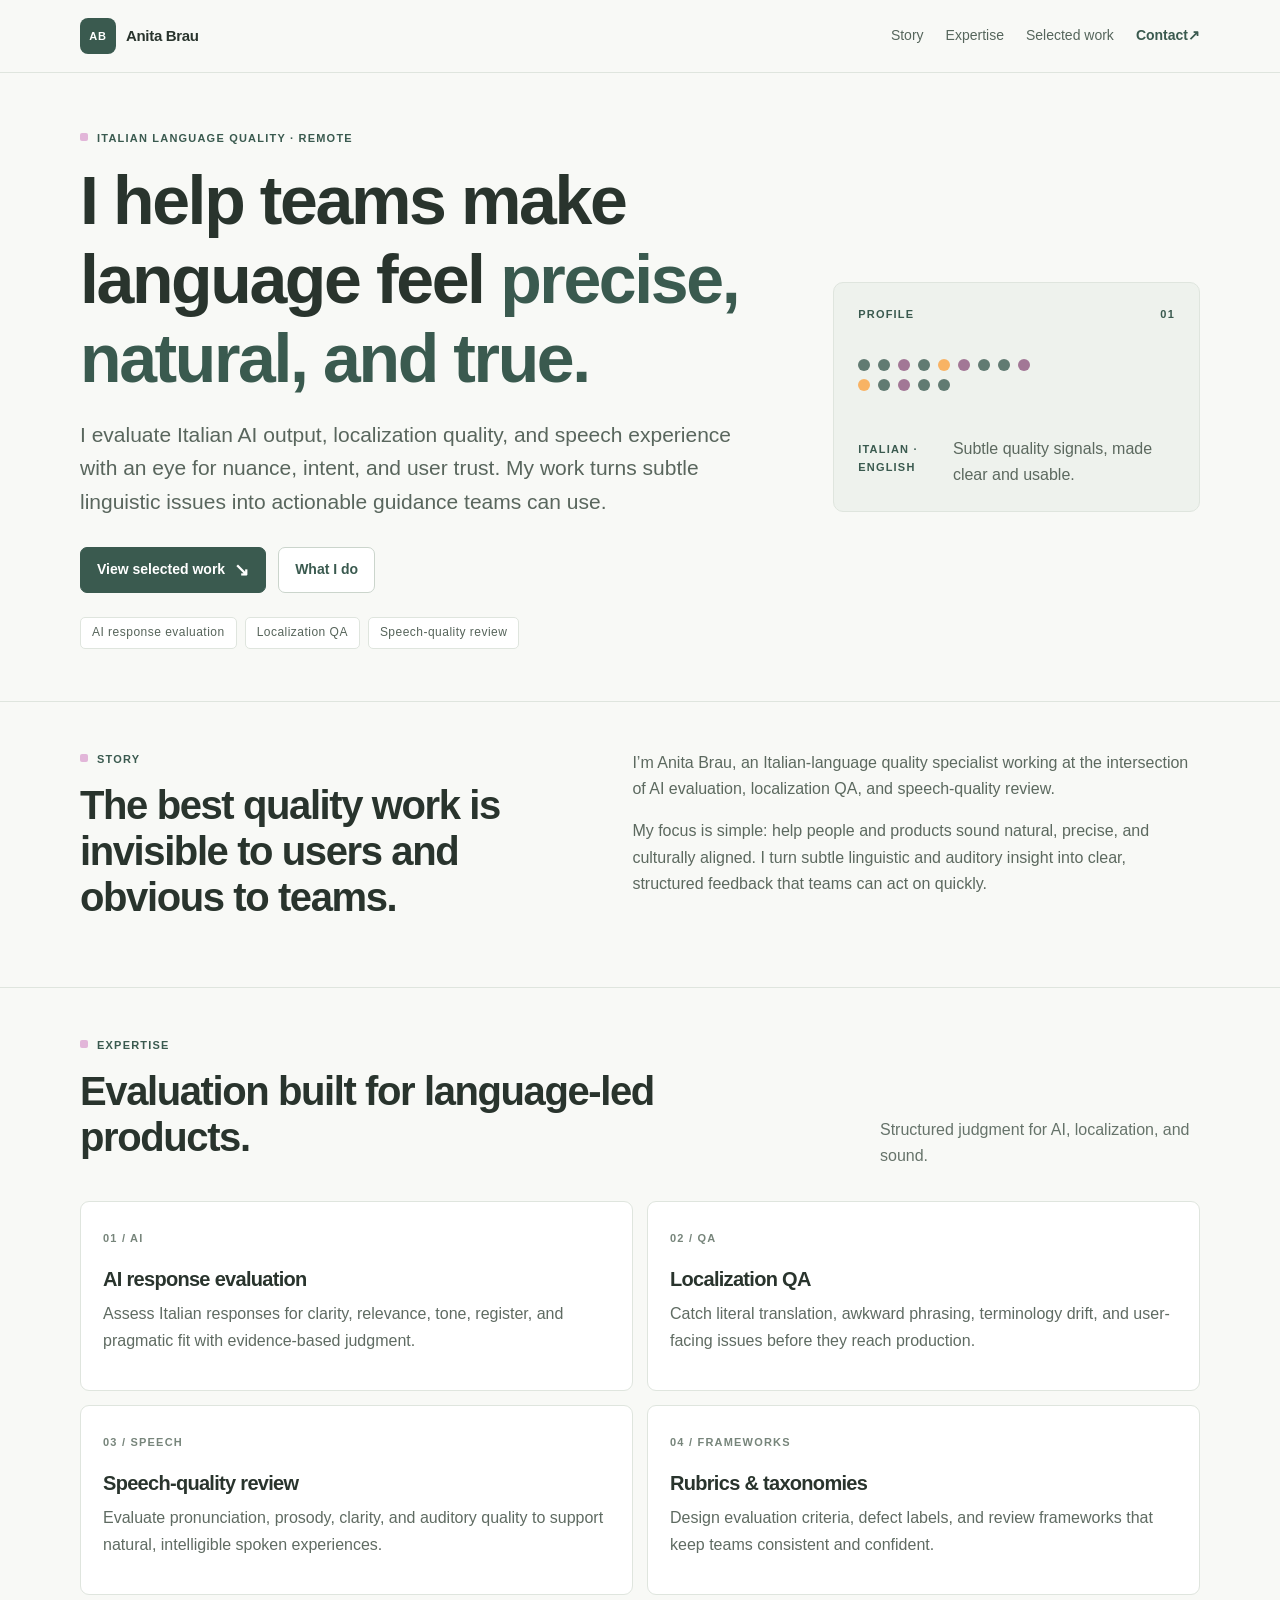
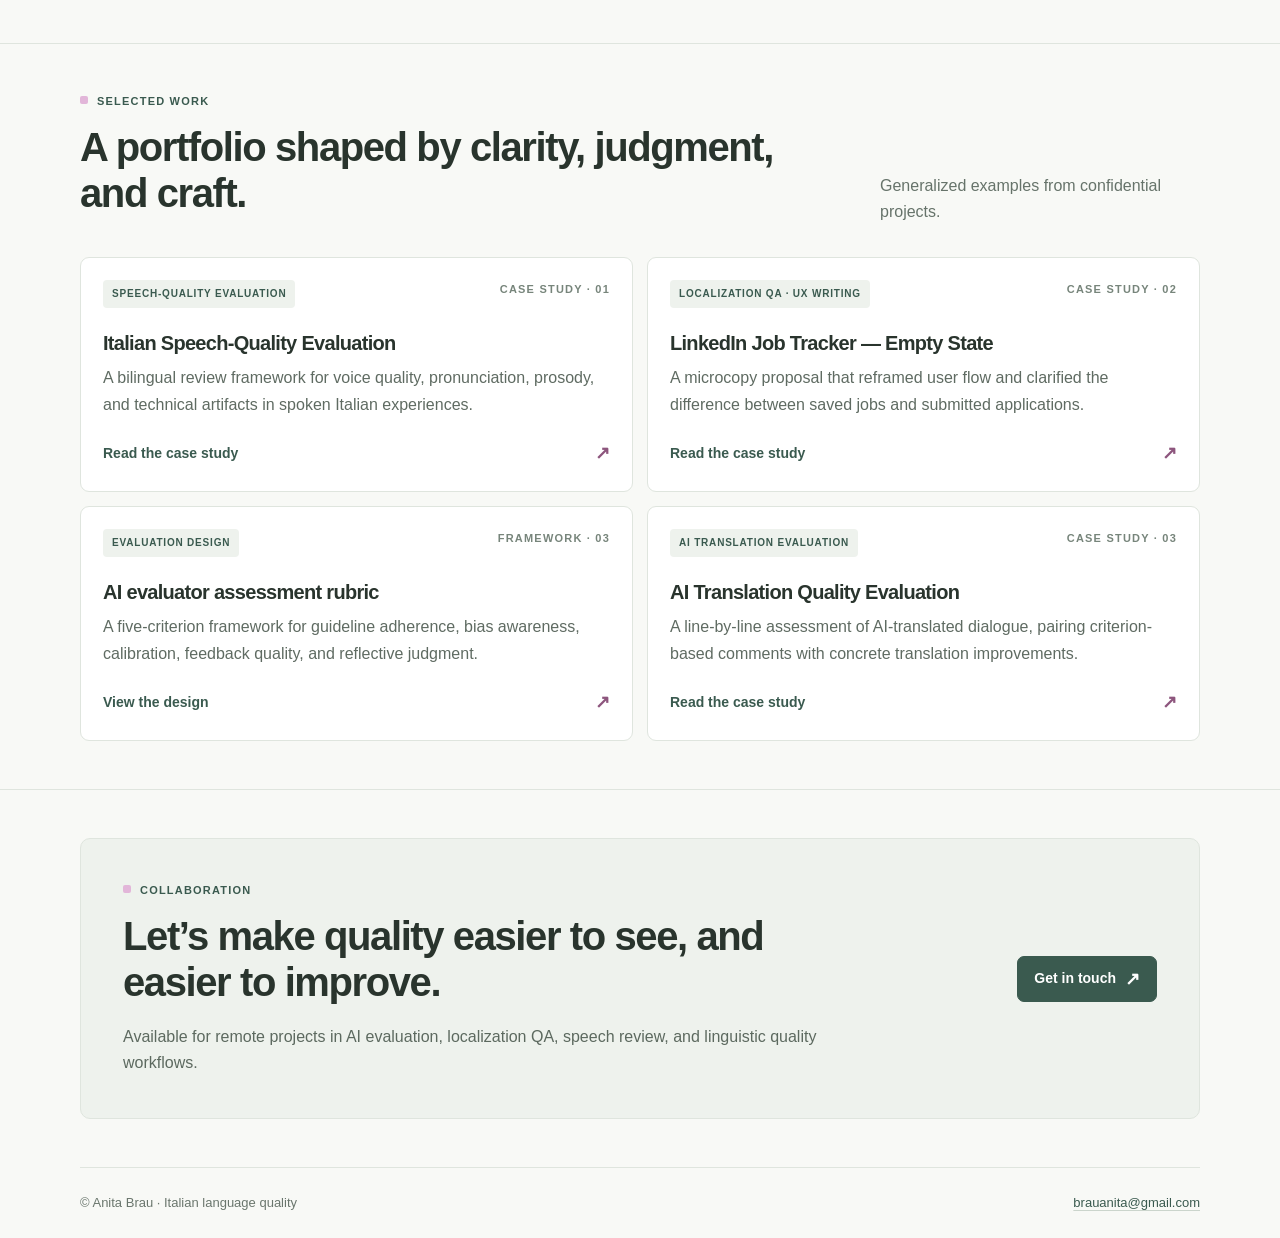
==== index.html @ 58e56e46 "Refactor index.html structure and content" ====
<!DOCTYPE html>
<html lang="en">
  <head>
    <meta charset="UTF-8" />
    <meta name="viewport" content="width=device-width, initial-scale=1" />
    <link rel="stylesheet" href="site.css" />
    <meta property="og:title" content="Portfolio" />
    <meta property="og:description" content="Personal Portfolio" />
    <meta property="og:image" content="https://brauanita-gif.github.io/portfolio/linkedin-thumbnail.jpg" />
    <meta property="og:url" content="https://brauanita-gif.github.io/portfolio/" />
    <meta property="og:image:width" content="1200" />
    <meta property="og:image:height" content="627" />
    <meta property="og:type" content="website" />
  </head>
  <body>
<a class="skip-link" href="#main">Skip to content</a>
<header class="topbar">
<div class="wrap topbar-inner">
<a aria-label="Anita Brau home" class="brand" href="#top">
<span aria-hidden="true" class="brand-mark">AB</span>
<span class="brand-name">Anita Brau</span>
</a>
<nav aria-label="Main navigation" class="nav">
<a href="#story">Story</a>
<a href="#expertise">Expertise</a>
<a href="#work">Selected work</a>
<a class="nav-cta" href="#contact">Contact <span aria-hidden="true">↗</span></a>
</nav>
</div>
</header>
<main id="main">
<section aria-labelledby="hero-title" class="hero wrap" id="top">
<div class="hero-grid">
<div class="hero-copy-block">
<p class="eyebrow">Italian language quality · Remote</p>
<h1 id="hero-title">I help teams make<br/>language feel <span class="serif">precise, natural, and true.</span></h1>
<p class="hero-copy">I evaluate Italian AI output, localization quality, and speech experience with an eye for nuance, intent, and user trust. My work turns subtle linguistic issues into actionable guidance teams can use.</p>
<div class="actions">
<a class="button button-primary" href="#work">View selected work <span aria-hidden="true" class="button-arrow">↘</span></a>
<a class="button" href="#expertise">What I do</a>
</div>
<ul aria-label="Key service areas" class="hero-meta">
<li>AI response evaluation</li>
<li>Localization QA</li>
<li>Speech-quality review</li>
</ul>
</div>
<aside aria-label="Professional profile overview" class="hero-panel">
<div class="panel-top">
<span class="panel-kicker">Profile</span>
<span class="panel-index">01</span>
</div>
<div aria-hidden="true" class="signal">
<span></span><span></span><span></span><span></span><span></span><span></span><span></span>
<span></span><span></span><span></span><span></span><span></span><span></span><span></span>
</div>
<div class="panel-bottom">
<span class="panel-label">Italian · English</span>
<p>Subtle quality signals, made clear and usable.</p>
</div>
</aside>
</div>
</section>
<section aria-labelledby="story-title" class="section story" id="story">
<div class="wrap story-grid">
<div>
<p class="section-label">Story</p>
<h2 id="story-title">The best quality work is invisible to users and obvious to teams.</h2>
</div>
<div class="story-copy">
<p>I’m Anita Brau, an Italian-language quality specialist working at the intersection of AI evaluation, localization QA, and speech-quality review.</p>
<p>My focus is simple: help people and products sound natural, precise, and culturally aligned. I turn subtle linguistic and auditory insight into clear, structured feedback that teams can act on quickly.</p>
</div>
</div>
</section>
<section aria-labelledby="expertise-title" class="section" id="expertise">
<div class="wrap">
<div class="section-heading">
<div>
<p class="section-label">Expertise</p>
<h2 id="expertise-title">Evaluation built for language-led products.</h2>
</div>
<p>Structured judgment for AI, localization, and sound.</p>
</div>
<div class="service-grid">
<article class="service-card"><span class="service-number">01 / AI</span><h3>AI response evaluation</h3><p>Assess Italian responses for clarity, relevance, tone, register, and pragmatic fit with evidence-based judgment.</p></article>
<article class="service-card"><span class="service-number">02 / QA</span><h3>Localization QA</h3><p>Catch literal translation, awkward phrasing, terminology drift, and user-facing issues before they reach production.</p></article>
<article class="service-card"><span class="service-number">03 / SPEECH</span><h3>Speech-quality review</h3><p>Evaluate pronunciation, prosody, clarity, and auditory quality to support natural, intelligible spoken experiences.</p></article>
<article class="service-card"><span class="service-number">04 / FRAMEWORKS</span><h3>Rubrics &amp; taxonomies</h3><p>Design evaluation criteria, defect labels, and review frameworks that keep teams consistent and confident.</p></article>
</div>
</div>
</section>
<section aria-labelledby="work-title" class="section" id="work">
<div class="wrap">
<div class="section-heading">
<div>
<p class="section-label">Selected work</p>
<h2 id="work-title">A portfolio shaped by clarity, judgment, and craft.</h2>
</div>
<p>Generalized examples from confidential projects.</p>
</div>
<div class="work-grid">
<a class="work-card" href="speech-quality-evaluation.html"><div class="work-meta"><span class="tag">Speech-quality evaluation</span><span class="work-id">CASE STUDY · 01</span></div><h3>Italian Speech-Quality Evaluation</h3><p>A bilingual review framework for voice quality, pronunciation, prosody, and technical artifacts in spoken Italian experiences.</p><span class="work-link">Read the case study <span aria-hidden="true">↗</span></span></a>
<a class="work-card" href="linkedin-job-tracker-empty-state.html"><div class="work-meta"><span class="tag">Localization QA · UX writing</span><span class="work-id">CASE STUDY · 02</span></div><h3>LinkedIn Job Tracker — Empty State</h3><p>A microcopy proposal that reframed user flow and clarified the difference between saved jobs and submitted applications.</p><span class="work-link">Read the case study <span aria-hidden="true">↗</span></span></a>
<a class="work-card" href="evaluation-design.html"><div class="work-meta"><span class="tag">Evaluation design</span><span class="work-id">FRAMEWORK · 03</span></div><h3>AI evaluator assessment rubric</h3><p>A five-criterion framework for guideline adherence, bias awareness, calibration, feedback quality, and reflective judgment.</p><span class="work-link">View the design <span aria-hidden="true">↗</span></span></a>
<a class="work-card" href="ai-translation-evaluation-web.html"><div class="work-meta"><span class="tag">AI translation evaluation</span><span class="work-id">CASE STUDY · 03</span></div><h3>AI Translation Quality Evaluation</h3><p>A line-by-line assessment of AI-translated dialogue, pairing criterion-based comments with concrete translation improvements.</p><span class="work-link">Read the case study <span aria-hidden="true">↗</span></span></a>
</div>
</div>
</section>
<section aria-labelledby="contact-title" class="section">
<div class="wrap">
<div class="contact">
<div class="contact-grid">
<div>
<p class="section-label">Collaboration</p>
<h2 id="contact-title">Let’s make quality easier to see, and easier to improve.</h2>
<p>Available for remote projects in AI evaluation, localization QA, speech review, and linguistic quality workflows.</p>
</div>
<a aria-label="Email Anita Brau" class="button button-light" href="mailto:brauanita@gmail.com">Get in touch <span aria-hidden="true" class="button-arrow">↗</span></a>
</div>
</div>
</div>
</section>
</main>
<footer class="wrap">
<div class="footer-inner">
<p>© Anita Brau · Italian language quality</p>
<a aria-label="Email Anita Brau" class="footer-link" href="mailto:brauanita@gmail.com">brauanita@gmail.com</a>
</div>
</footer>
</body>
</html>


  </body>
</html>
---- site.css ----
:root {
  color-scheme: light;
  --canvas: #f8f9f6;
  --surface: #ffffff;
  --surface-soft: #eef2ed;
  --ink: #29342d;
  --green: #3a5a4f;
  --sage: #87958b;
  --line: #dfe5de;
  --line-strong: #cbd5cc;
  --lilac: #e2b6d9;
  --lilac-soft: #f6eaf3;
  --lilac-deep: #8d557d;
  --orange: #fba23e;
  --max: 1120px;
  --gutter: clamp(20px, 5vw, 64px);
  --sans: -apple-system, BlinkMacSystemFont, "Segoe UI", Arial, sans-serif;
}

* { box-sizing: border-box; }
html { scroll-behavior: smooth; scroll-padding-top: 88px; }
body {
  margin: 0;
  background: var(--canvas);
  color: var(--ink);
  font: 16px/1.65 var(--sans);
  -webkit-font-smoothing: antialiased;
  text-rendering: optimizeLegibility;
}
a { color: inherit; text-decoration: none; }
a:hover { color: var(--green); }
a:focus-visible, [tabindex]:focus-visible {
  outline: 3px solid var(--lilac-deep);
  outline-offset: 4px;
  border-radius: 6px;
}
img { display: block; max-width: 100%; }
.wrap { width: min(var(--max), calc(100% - var(--gutter) * 2)); margin-inline: auto; }
.skip, .skip-link {
  position: absolute; z-index: 30; top: -64px; left: 16px;
  padding: 10px 14px; border-radius: 6px; background: var(--green); color: #fff;
}
.skip:focus, .skip-link:focus { top: 16px; }

.topbar {
  position: sticky; top: 0; z-index: 20;
  background: rgba(248, 249, 246, .96);
  border-bottom: 1px solid var(--line);
}
.topbar-inner {
  min-height: 72px; display: flex; align-items: center;
  justify-content: space-between; gap: 24px;
}
.brand { display: inline-flex; align-items: center; gap: 10px; font-weight: 650; letter-spacing: -.02em; }
.brand-mark {
  display: grid; place-items: center; width: 36px; height: 36px;
  border-radius: 8px; background: var(--green); color: #fff;
  font-size: 11px; font-weight: 700; letter-spacing: .08em;
}
.brand-name { font-size: 15px; line-height: 1.2; }
.nav { display: flex; align-items: center; flex-wrap: wrap; gap: 8px 22px; }
.nav a {
  min-height: 44px; display: inline-flex; align-items: center;
  color: #56665c; font-size: 14px; transition: color .16s ease;
}
.nav a:hover, .nav .active, .nav .nav-cta { color: var(--green); font-weight: 650; }

h1, h2, h3, p { margin-top: 0; }
h1, h2, h3 { color: var(--ink); line-height: 1.16; letter-spacing: -.035em; }
h1 { margin-bottom: 20px; max-width: 820px; font-size: clamp(38px, 6vw, 68px); font-weight: 650; }
h2 { margin-bottom: 18px; font-size: clamp(26px, 3.8vw, 40px); font-weight: 620; }
h3 { margin-bottom: 10px; font-size: 20px; font-weight: 630; }
.serif { color: var(--green); font-style: normal; font-family: inherit; }
.eyebrow, .section-label, .crumbs, .snapshot-label, .panel-kicker, .panel-label,
.panel-index, .work-id, .service-number, .label, .num, .tag, .chip, .step-num,
.score, .scale-top, .mobile-table-note {
  letter-spacing: .11em; text-transform: uppercase; font-size: 11px; font-weight: 700;
}
.eyebrow, .section-label { color: var(--green); margin-bottom: 14px; }
.eyebrow::before, .section-label::before { content: ""; display: inline-block; width: 8px; height: 8px; margin: 0 9px 1px 0; border-radius: 2px; background: var(--lilac); }
.lead, .hero-copy { max-width: 680px; margin-bottom: 26px; color: #59665d; font-size: clamp(18px, 2.1vw, 21px); line-height: 1.6; }
.muted, .section-intro, .story-copy, .hero-note, .notice, .snapshot dd, .fact p,
.category p, .step p, .principle, .evidence-card p, .definition, .rubric-section p,
.deliverables p, .outcome p { color: #5c695f; }

.hero { padding-block: 56px 36px; }
.hero-grid { display: grid; grid-template-columns: minmax(0, 1.3fr) minmax(250px, .7fr); align-items: center; gap: clamp(24px, 6vw, 72px); }
.hero-note, .hero-panel, .snapshot {
  padding: 22px 24px; border: 1px solid var(--line); border-radius: 10px;
  background: var(--surface);
}
.hero-note { max-width: 360px; line-height: 1.6; }
.hero-note strong { display: block; margin-bottom: 9px; color: var(--green); font-size: 13px; letter-spacing: .07em; text-transform: uppercase; }
.hero-panel { min-height: 230px; display: flex; flex-direction: column; justify-content: space-between; background: var(--surface-soft); }
.panel-top, .panel-bottom, .work-meta, .scale-top { display: flex; align-items: center; justify-content: space-between; gap: 12px; }
.panel-kicker, .panel-index, .panel-label, .snapshot-label { color: var(--green); }
.panel-bottom p { margin: 8px 0 0; color: #5c695f; }
.signal { display: flex; flex-wrap: wrap; gap: 8px; max-width: 190px; }
.signal span { width: 12px; height: 12px; border-radius: 50%; background: var(--green); opacity: .78; }
.signal span:nth-child(3n) { background: var(--lilac-deep); }
.signal span:nth-child(5n) { background: var(--orange); }
.crumbs { display: flex; gap: 10px; margin-bottom: 30px; color: #6e7b72; }
.crumbs a { text-decoration: underline; text-decoration-color: var(--line-strong); text-underline-offset: 3px; }

.section { padding-block: 48px; border-top: 1px solid var(--line); }
.section-heading { display: flex; align-items: end; justify-content: space-between; gap: 32px; margin-bottom: 26px; }
.section-heading > div { max-width: 720px; }
.section-heading > p { max-width: 320px; margin: 0 0 5px; color: #66736a; }
.section-heading h2, .section > .wrap > h2 { margin-bottom: 14px; }
.section-intro { max-width: 720px; margin: 0 0 26px; }
.story { border-top: 1px solid var(--line); }
.story-grid, .two-col { display: grid; grid-template-columns: minmax(0, .9fr) minmax(0, 1.1fr); gap: clamp(24px, 7vw, 88px); align-items: start; }
.story-copy p:last-child, .muted p:last-child { margin-bottom: 0; }

.actions { display: flex; flex-wrap: wrap; align-items: center; gap: 12px; margin: 28px 0 24px; }
.button {
  display: inline-flex; min-height: 46px; align-items: center; justify-content: center; gap: 9px;
  padding: 0 16px; border: 1px solid var(--line-strong); border-radius: 7px;
  background: var(--surface); color: var(--green); font-size: 14px; font-weight: 650;
  transition: background .16s ease, border-color .16s ease, transform .16s ease;
}
.button:hover { background: var(--lilac-soft); border-color: var(--lilac); transform: translateY(-1px); text-decoration: none; }
.button-primary, .button-light { background: var(--green); border-color: var(--green); color: #fff; }
.button-primary:hover, .button-light:hover { background: #2e493f; border-color: #2e493f; color: #fff; }
.button-arrow { font-size: 18px; line-height: 1; }
.hero-meta, .chips, .skill-list { display: flex; flex-wrap: wrap; gap: 8px; padding: 0; list-style: none; }
.hero-meta li, .chip, .skill-list li {
  display: inline-flex; align-items: center; min-height: 32px; padding: 5px 11px;
  border: 1px solid var(--line); border-radius: 5px; background: var(--surface); color: #56645a;
  font-size: 12px; letter-spacing: .04em;
}
.chip { border-color: #e9d6e5; background: var(--lilac-soft); color: #654e60; }

.service-grid, .work-grid, .category-grid, .scale-grid, .criteria, .criteria-grid,
.steps, .evidence-grid, .diagnosis, .fact-grid, .metrics, .principles {
  display: grid; gap: 14px;
}
.service-grid { grid-template-columns: repeat(2, minmax(0, 1fr)); }
.service-card, .work-card, .category, .scale-card, .criterion, .step,
.evidence-card, .diagnosis-card, .fact, .link-panel, .rubric-section {
  border: 1px solid var(--line); border-radius: 9px; background: var(--surface);
}
.service-card { min-height: 190px; padding: 22px; }
.service-number, .work-id { color: #77857b; }
.service-card h3 { margin-top: 18px; }
.service-card p, .work-card p { margin-bottom: 0; color: #5f6b62; }
.work-grid { grid-template-columns: repeat(2, minmax(0, 1fr)); }
.work-card {
  display: flex; flex-direction: column; align-items: stretch; min-height: 235px;
  padding: 22px; color: inherit;
  transition: border-color .18s ease, background .18s ease, transform .18s ease;
}
.work-card:hover { border-color: var(--lilac); background: #fffdfd; color: inherit; transform: translateY(-2px); text-decoration: none; }
.work-card:focus-visible { outline: 3px solid var(--lilac-deep); outline-offset: 3px; }
.work-meta { align-items: flex-start; margin-bottom: 24px; }
.tag { display: inline-flex; padding: 6px 9px; border-radius: 4px; background: var(--surface-soft); color: var(--green); font-size: 10px; letter-spacing: .08em; }
.work-card h3 { margin-bottom: 10px; }
.work-link { display: flex; justify-content: space-between; align-items: center; gap: 8px; margin-top: auto; padding-top: 20px; color: var(--green); font-size: 14px; font-weight: 650; }
.work-link > span { color: var(--lilac-deep); font-size: 18px; }

.contact { padding: clamp(24px, 5vw, 42px); border: 1px solid var(--line); border-radius: 10px; background: var(--surface-soft); }
.contact-grid { display: flex; align-items: center; justify-content: space-between; gap: 32px; }
.contact-grid > div { max-width: 700px; }
.contact-grid p:last-child { margin-bottom: 0; color: #5c695f; }
footer { padding-block: 24px; border-top: 1px solid var(--line); }
.footer-inner { display: flex; align-items: center; justify-content: space-between; flex-wrap: wrap; gap: 12px 24px; color: #6a766d; font-size: 13px; }
.footer-inner p { margin: 0; }
.footer-link, .related a { color: var(--green); text-decoration: underline; text-decoration-color: var(--line-strong); text-underline-offset: 3px; }
.related { display: flex; flex-wrap: wrap; gap: 10px 18px; }

.fact-grid, .metrics { grid-template-columns: repeat(3, minmax(0, 1fr)); margin: 20px 0 24px; }
.fact { padding: 16px 18px; }
.fact strong { display: block; margin-bottom: 6px; color: var(--green); font-size: 13px; }
.fact p { margin: 0; font-size: 14px; }
.snapshot { align-self: stretch; }
.snapshot-label { margin-bottom: 12px; }
.snapshot dl { margin: 0; }
.snapshot dl > div { display: grid; grid-template-columns: 92px 1fr; gap: 12px; padding: 9px 0; border-top: 1px solid var(--line); }
.snapshot dt { color: #77837a; font-size: 13px; }
.snapshot dd { margin: 0; font-size: 14px; }
.metrics { padding-bottom: 28px; }
.wrap.metrics { width: min(var(--max), calc(100% - var(--gutter) * 2)); margin-inline: auto; }
.metrics .fact { border: 0; border-left: 2px solid var(--lilac); border-radius: 0; background: transparent; }
.metrics .fact strong { font-size: 18px; }

.category-grid { grid-template-columns: repeat(3, minmax(0, 1fr)); }
.category { min-height: 165px; padding: 19px; }
.category h3 { margin-top: 19px; font-size: 18px; }
.category p { margin: 0; font-size: 14px; }
.num { color: var(--lilac-deep); }
.criteria { grid-template-columns: repeat(2, minmax(0, 1fr)); }
.criteria-grid { grid-template-columns: repeat(4, minmax(0, 1fr)); }
.criterion { padding: 17px; }
.criterion b { display: block; margin-bottom: 7px; color: var(--green); }
.criterion span { display: block; color: #5e6a61; font-size: 14px; }
.criterion h3 { margin-top: 10px; font-size: 18px; }
.criterion p { margin: 0; color: #5e6a61; font-size: 14px; }
.steps { grid-template-columns: repeat(4, minmax(0, 1fr)); }
.step { padding: 18px; }
.step-num, .score { display: inline-grid; place-items: center; width: 34px; height: 34px; border-radius: 50%; background: var(--lilac-soft); color: var(--lilac-deep); letter-spacing: 0; font-size: 14px; }
.step h3 { margin-top: 16px; font-size: 18px; }
.step p { margin-bottom: 0; font-size: 14px; }
.evidence-grid { grid-template-columns: repeat(2, minmax(0, 1fr)); }
.evidence-card { padding: 21px; }
.evidence-card .label { color: var(--green); }
.example-line { display: flex; flex-wrap: wrap; align-items: center; gap: 8px; margin: 18px 0; padding: 12px; border-radius: 6px; background: var(--surface-soft); font-size: 14px; }
.example-line code { padding: 2px 5px; border-radius: 3px; background: #fff; }
.arrow { color: var(--lilac-deep); font-weight: 700; }
.deliverables, .outcome { margin-block: 14px; padding: 24px; border: 0; border-radius: 10px; background: var(--surface-soft); }
.deliverables ul { display: grid; grid-template-columns: repeat(2, minmax(0, 1fr)); gap: 9px 24px; padding-left: 20px; }
.outcome { border-left: 4px solid var(--lilac); }
.notice { margin-block: 24px; padding: 14px 16px; border-left: 3px solid var(--sage); background: var(--surface-soft); font-size: 14px; }

.principles { grid-template-columns: repeat(2, minmax(0, 1fr)); }
.principle { display: flex; gap: 12px; align-items: flex-start; padding: 14px 16px; border: 1px solid var(--line); border-radius: 8px; background: var(--surface); }
.principle b { flex: 0 0 24px; color: var(--lilac-deep); }
.diagnosis { grid-template-columns: repeat(2, minmax(0, 1fr)); }
.diagnosis-card { padding: 20px; }
.diagnosis-card blockquote { margin: 10px 0 0; color: var(--green); font-size: 18px; line-height: 1.5; }
.label { color: var(--green); }
.link-panel { display: flex; align-items: center; justify-content: space-between; gap: 24px; padding: 22px; }
.link-panel h3 { margin-bottom: 8px; }
.link-panel p { margin: 0; color: #5d6a61; }
.link-panel .button { flex-shrink: 0; }
.related { font-size: 13px; }

.scale-grid { grid-template-columns: repeat(4, minmax(0, 1fr)); }
.scale-card { padding: 18px; }
.scale-top { justify-content: flex-start; }
.scale-top h3 { margin: 0; font-size: 17px; }
.scale-card p { margin: 15px 0 0; color: #5d6a61; font-size: 14px; }
.criteria .criterion { min-height: 170px; }
.rubric-section { margin-top: 18px; padding: 20px; }
.rubric-section h2 { font-size: 23px; }
.definition { margin-bottom: 15px; }
.rubric-scroll, .table-scroll { max-width: 100%; overflow-x: auto; border: 1px solid var(--line); border-radius: 7px; background: var(--surface); }
table { width: 100%; border-collapse: collapse; text-align: left; }
.taxonomy { min-width: 690px; }
.score-table { min-width: 600px; }
th, td { padding: 12px 14px; border-bottom: 1px solid var(--line); vertical-align: top; }
th { background: var(--surface-soft); color: var(--green); font-size: 13px; font-weight: 650; }
td { color: #4f5d53; font-size: 14px; }
tr:last-child td { border-bottom: 0; }
caption { padding: 12px; color: #66736a; text-align: left; font-size: 13px; }
.mobile-table-note { margin: 0 0 10px; color: #66736a; font-size: 14px; font-weight: 500; letter-spacing: 0; text-transform: none; }

@media (max-width: 760px) {
  .topbar-inner { min-height: 64px; align-items: flex-start; padding-block: 12px; }
  .nav { justify-content: flex-end; gap: 2px 12px; }
  .nav a { min-height: 36px; font-size: 12px; }
  .hero { padding-block: 40px 30px; }
  .hero-grid, .story-grid, .two-col { grid-template-columns: 1fr; gap: 22px; }
  .hero-note { max-width: none; }
  .section { padding-block: 36px; }
  .section-heading { display: block; }
  .section-heading > p { margin-top: 10px; }
  .work-grid, .service-grid, .fact-grid, .metrics, .category-grid, .criteria-grid,
  .criteria, .steps, .evidence-grid, .diagnosis, .principles { grid-template-columns: repeat(2, minmax(0, 1fr)); }
  .fact-grid .fact:last-child { grid-column: 1 / -1; }
  .contact-grid { align-items: flex-start; flex-direction: column; }
  .deliverables ul { grid-template-columns: 1fr; }
}
@media (max-width: 520px) {
  :root { --gutter: 20px; }
  .topbar-inner { flex-wrap: wrap; gap: 8px; }
  .nav { width: 100%; justify-content: flex-start; gap: 0 14px; }
  .nav a { font-size: 12px; }
  h1 { font-size: clamp(36px, 11vw, 52px); }
  .work-grid, .service-grid, .fact-grid, .metrics, .category-grid, .criteria-grid,
  .criteria, .steps, .evidence-grid, .diagnosis, .principles, .scale-grid { grid-template-columns: 1fr; }
  .service-card.wide, .fact-grid .fact:last-child { grid-column: auto; }
  .work-card { min-height: 210px; }
  .link-panel { align-items: flex-start; flex-direction: column; }
  .link-panel .button { width: 100%; }
  .footer-inner { align-items: flex-start; flex-direction: column; }
  .snapshot dl > div { grid-template-columns: 84px 1fr; }
  .rubric-section { padding: 15px; }
}
@media (prefers-reduced-motion: reduce) {
  html { scroll-behavior: auto; }
  *, *::before, *::after { transition-duration: .01ms !important; animation-duration: .01ms !important; }
}
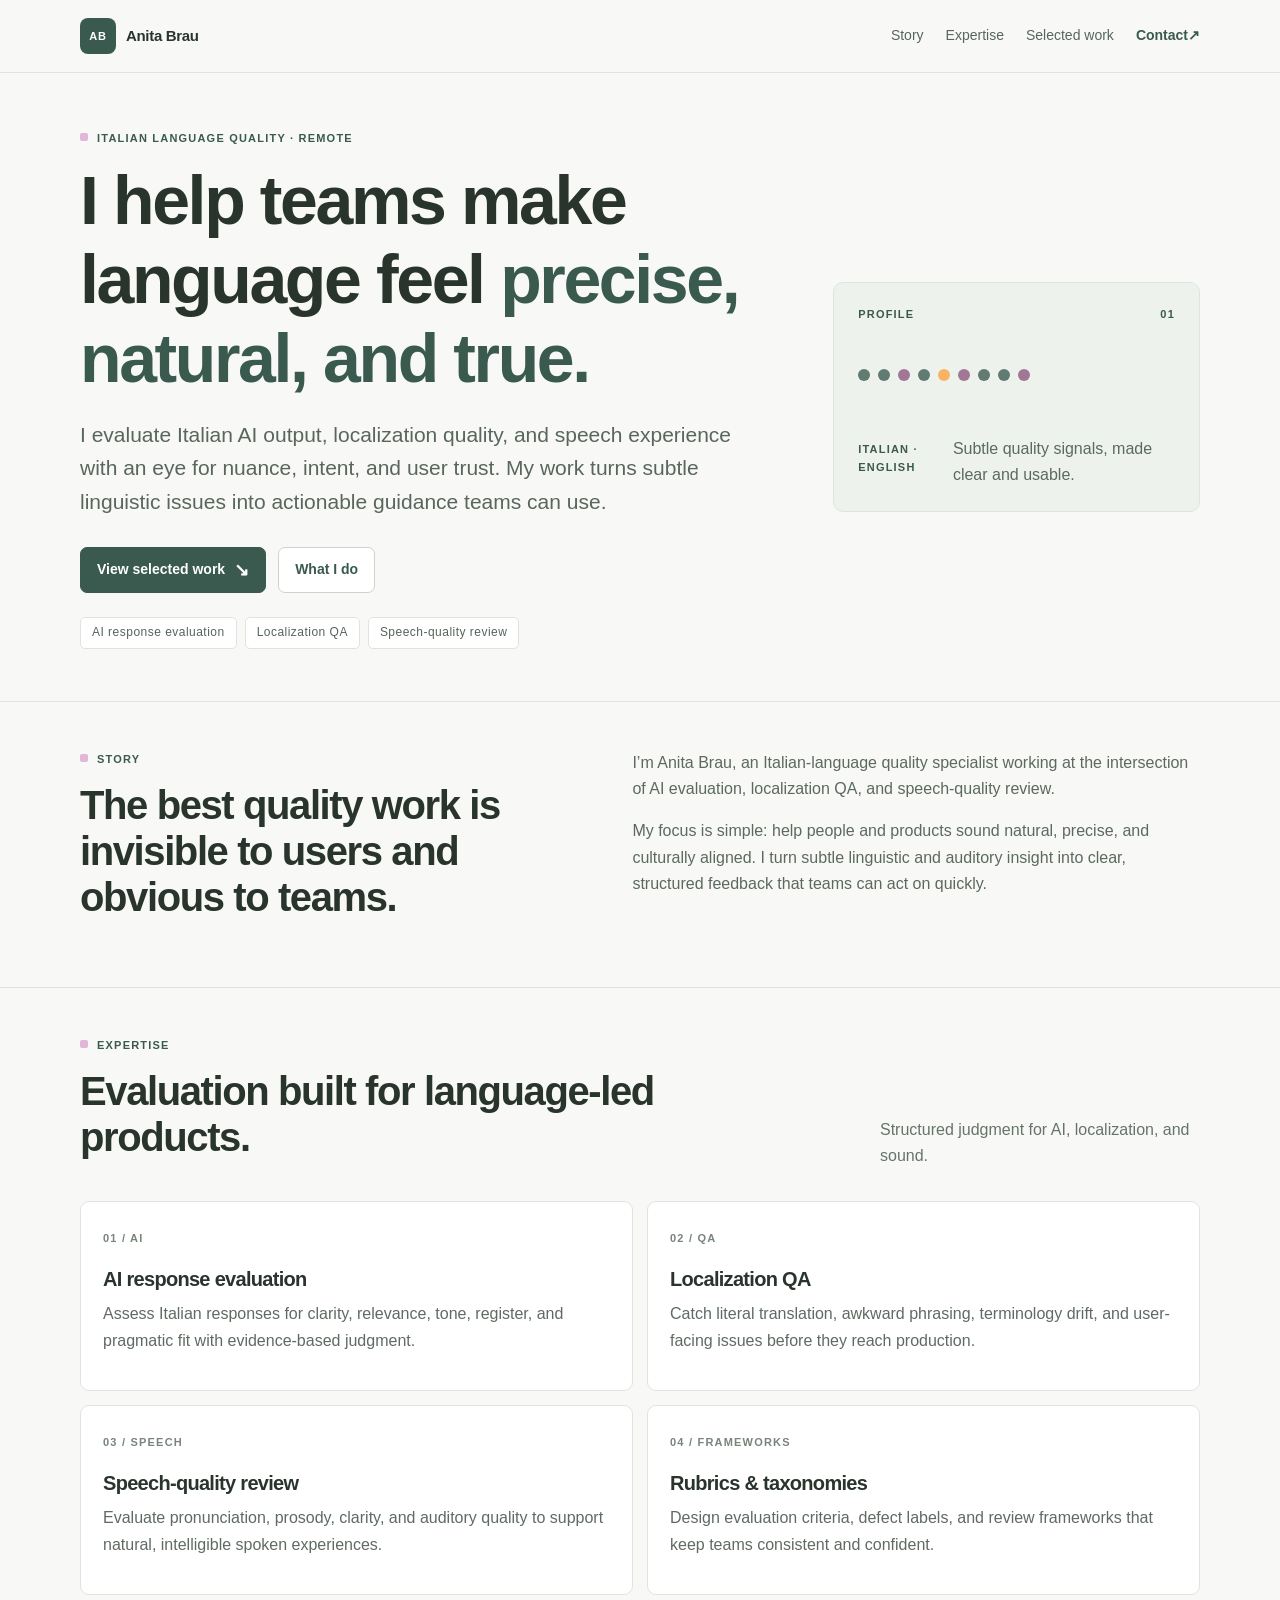
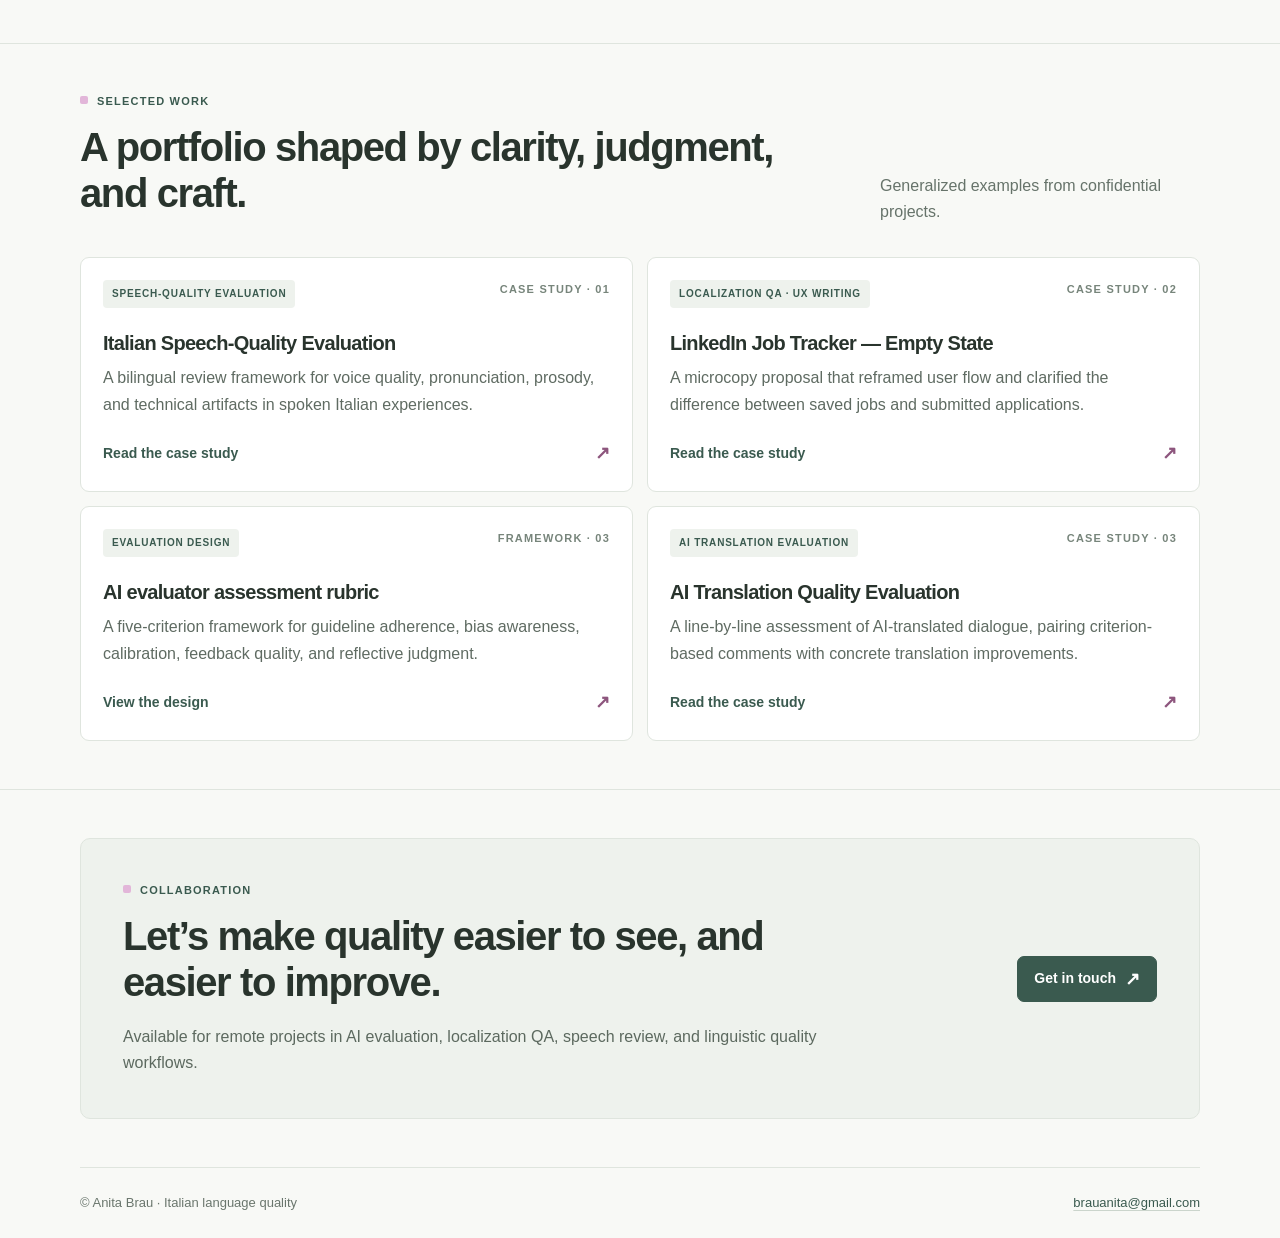
==== commit 5bffa454: "Update index.html" ====
--- a/index.html
+++ b/index.html
@@ -52,7 +52,7 @@
 </div>
 <div aria-hidden="true" class="signal">
 <span></span><span></span><span></span><span></span><span></span><span></span><span></span>
-<span></span><span></span><span></span><span></span><span></span><span></span><span></span>
+<span></span><span></span>
 </div>
 <div class="panel-bottom">
 <span class="panel-label">Italian · English</span>
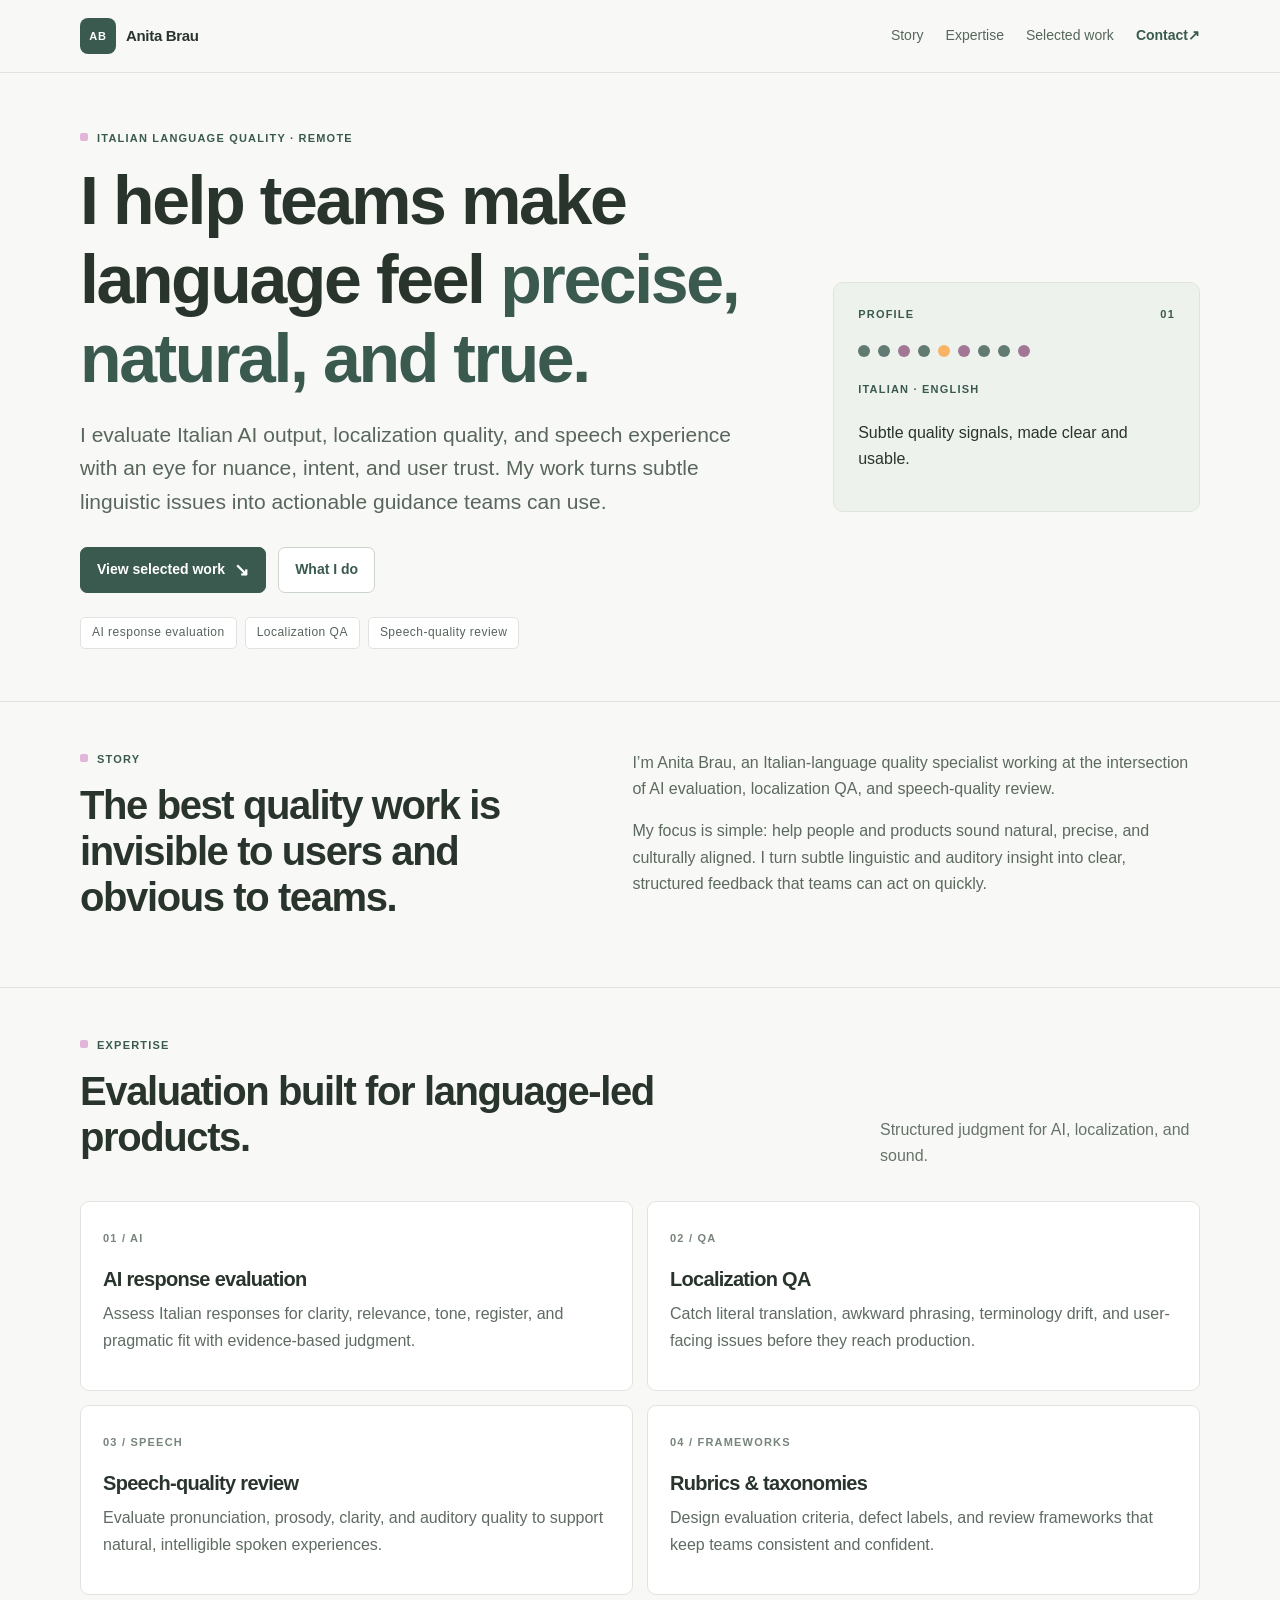
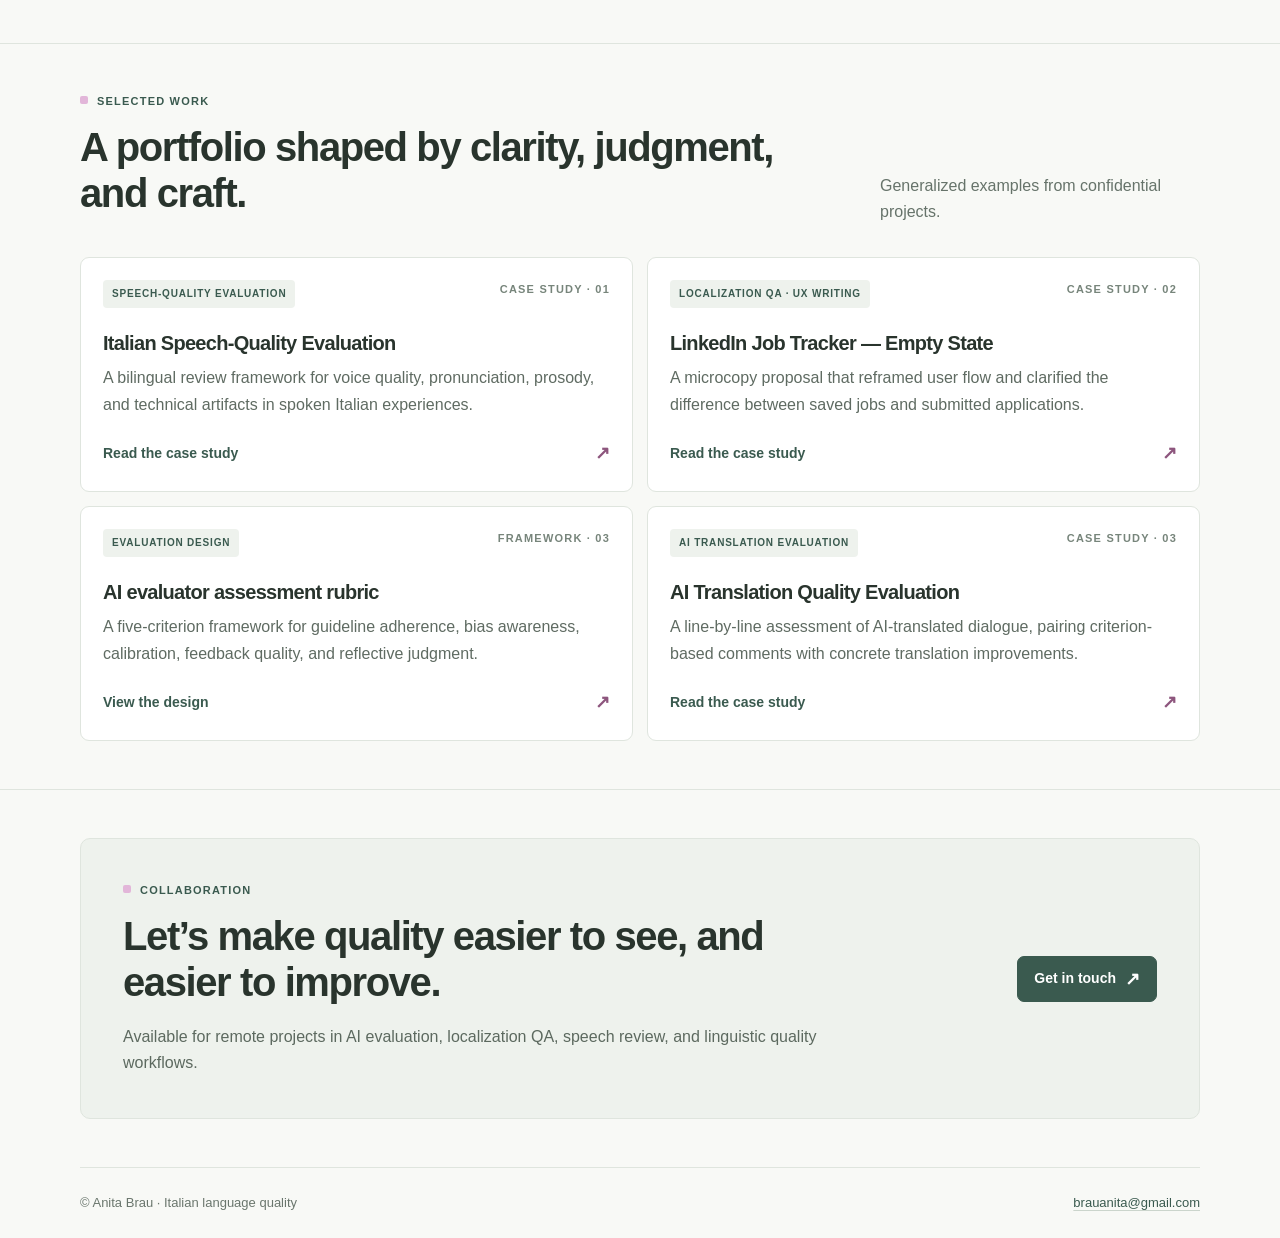
==== commit 214a8d71: "Fix HTML structure in index.html" ====
--- a/index.html
+++ b/index.html
@@ -55,8 +55,8 @@
 <span></span><span></span>
 </div>
 <div class="panel-bottom">
-<span class="panel-label">Italian · English</span>
-<p>Subtle quality signals, made clear and usable.</p>
+<span class="panel-label">Italian · English</span></div>
+<div><p>Subtle quality signals, made clear and usable.</p>
 </div>
 </aside>
 </div>
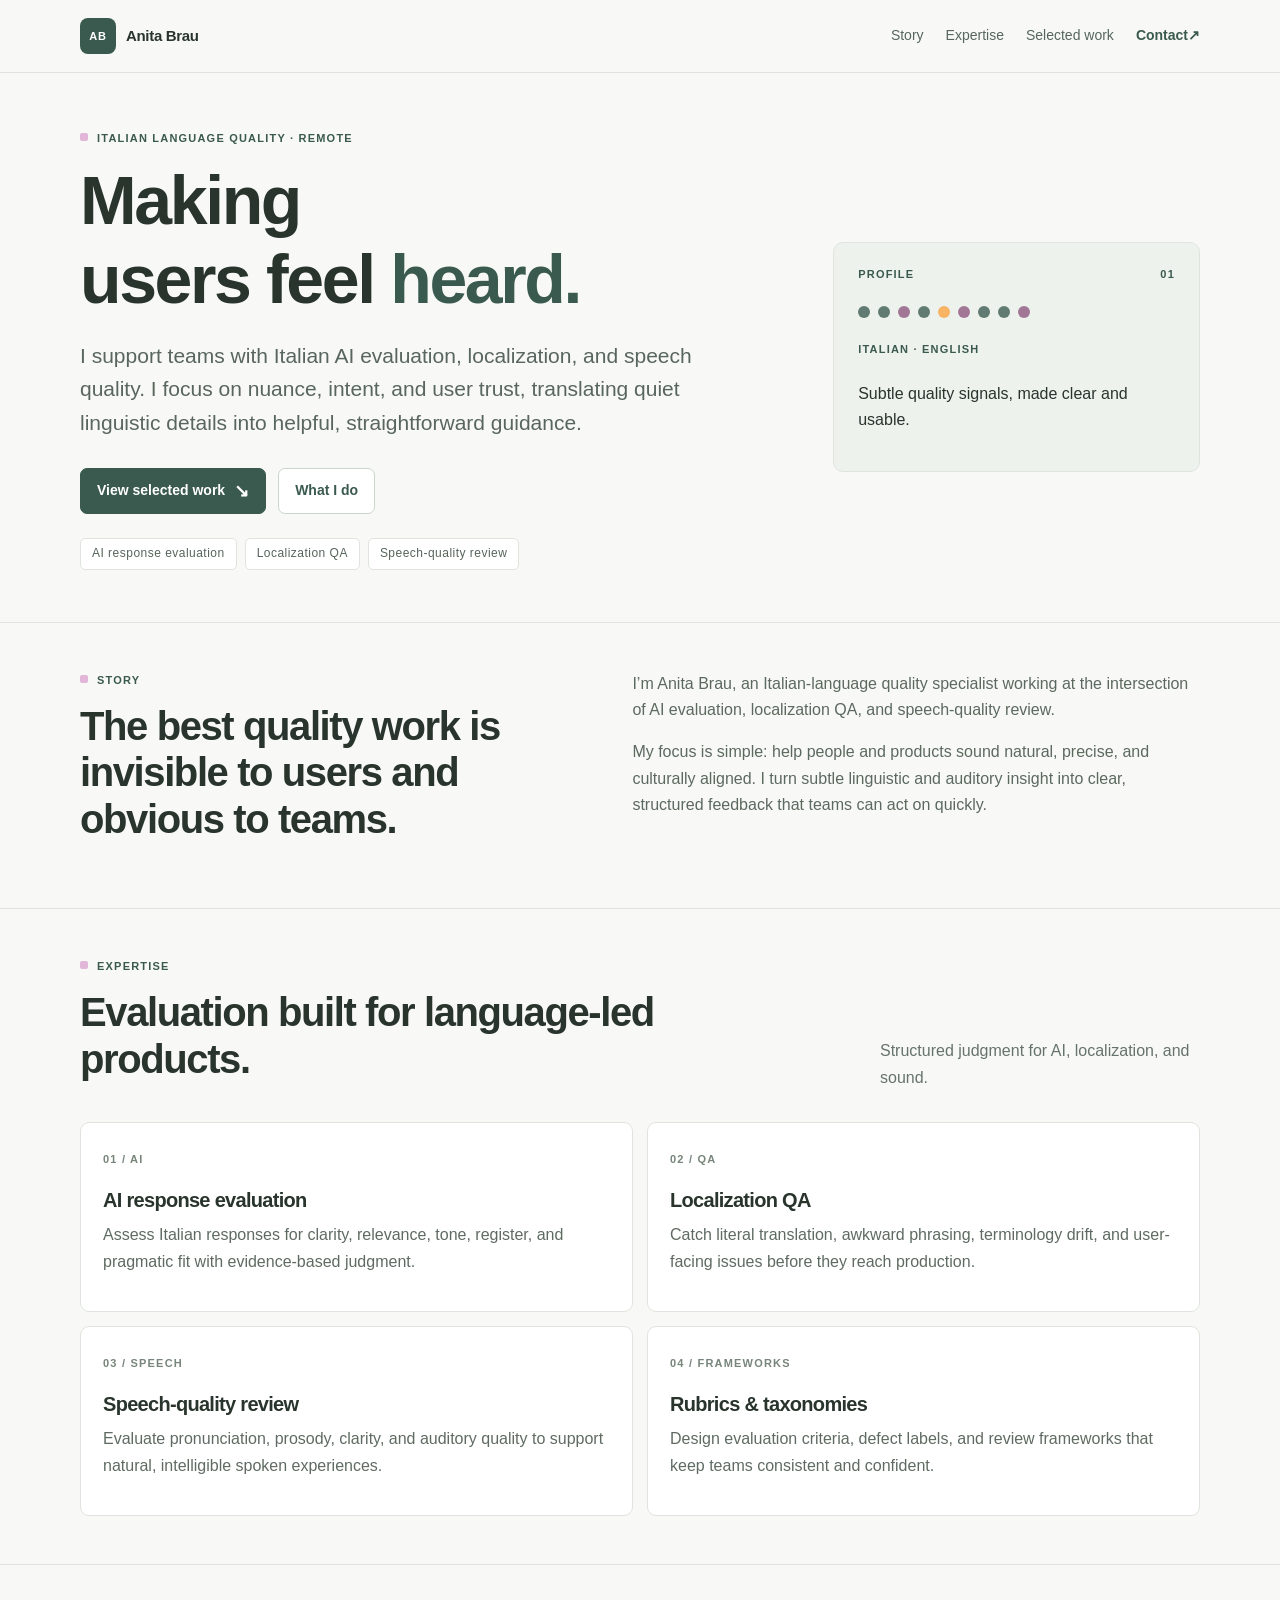
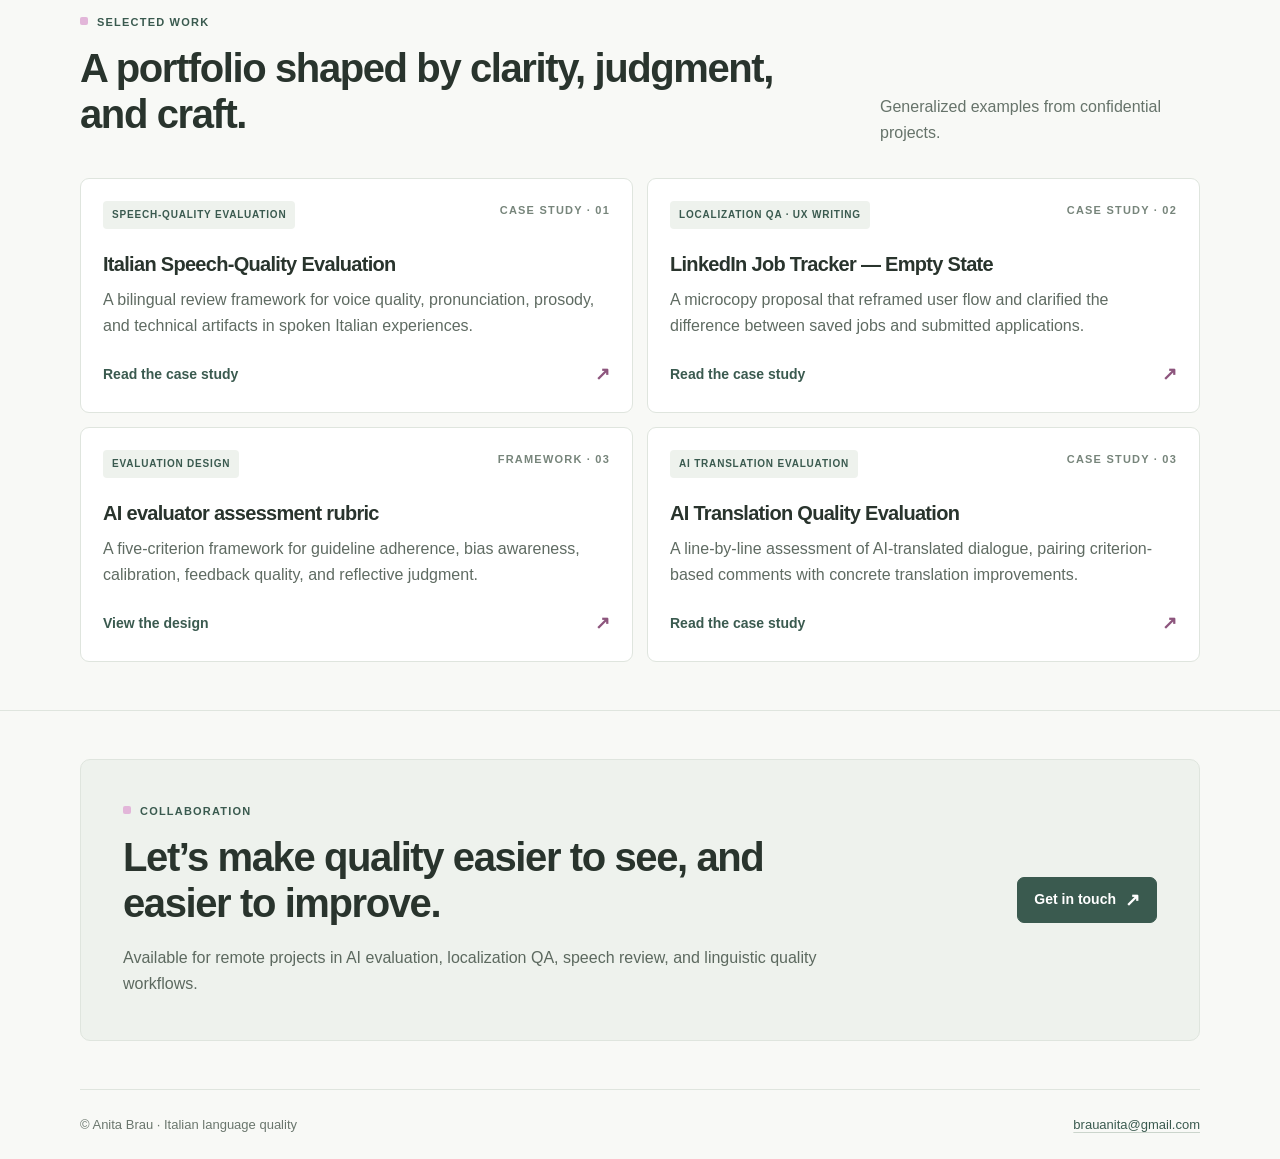
==== commit d367e57e: "Revise hero title and description for clarity Updated hero section text to enhance clarity and focus" ====
--- a/index.html
+++ b/index.html
@@ -33,8 +33,8 @@
 <div class="hero-grid">
 <div class="hero-copy-block">
 <p class="eyebrow">Italian language quality · Remote</p>
-<h1 id="hero-title">I help teams make<br/>language feel <span class="serif">precise, natural, and true.</span></h1>
-<p class="hero-copy">I evaluate Italian AI output, localization quality, and speech experience with an eye for nuance, intent, and user trust. My work turns subtle linguistic issues into actionable guidance teams can use.</p>
+<h1 id="hero-title">Making<br/>users feel <span class="serif">heard.</span></h1>
+<p class="hero-copy">I support teams with Italian AI evaluation, localization, and speech quality. I focus on nuance, intent, and user trust, translating quiet linguistic details into helpful, straightforward guidance.</p>
 <div class="actions">
 <a class="button button-primary" href="#work">View selected work <span aria-hidden="true" class="button-arrow">↘</span></a>
 <a class="button" href="#expertise">What I do</a>
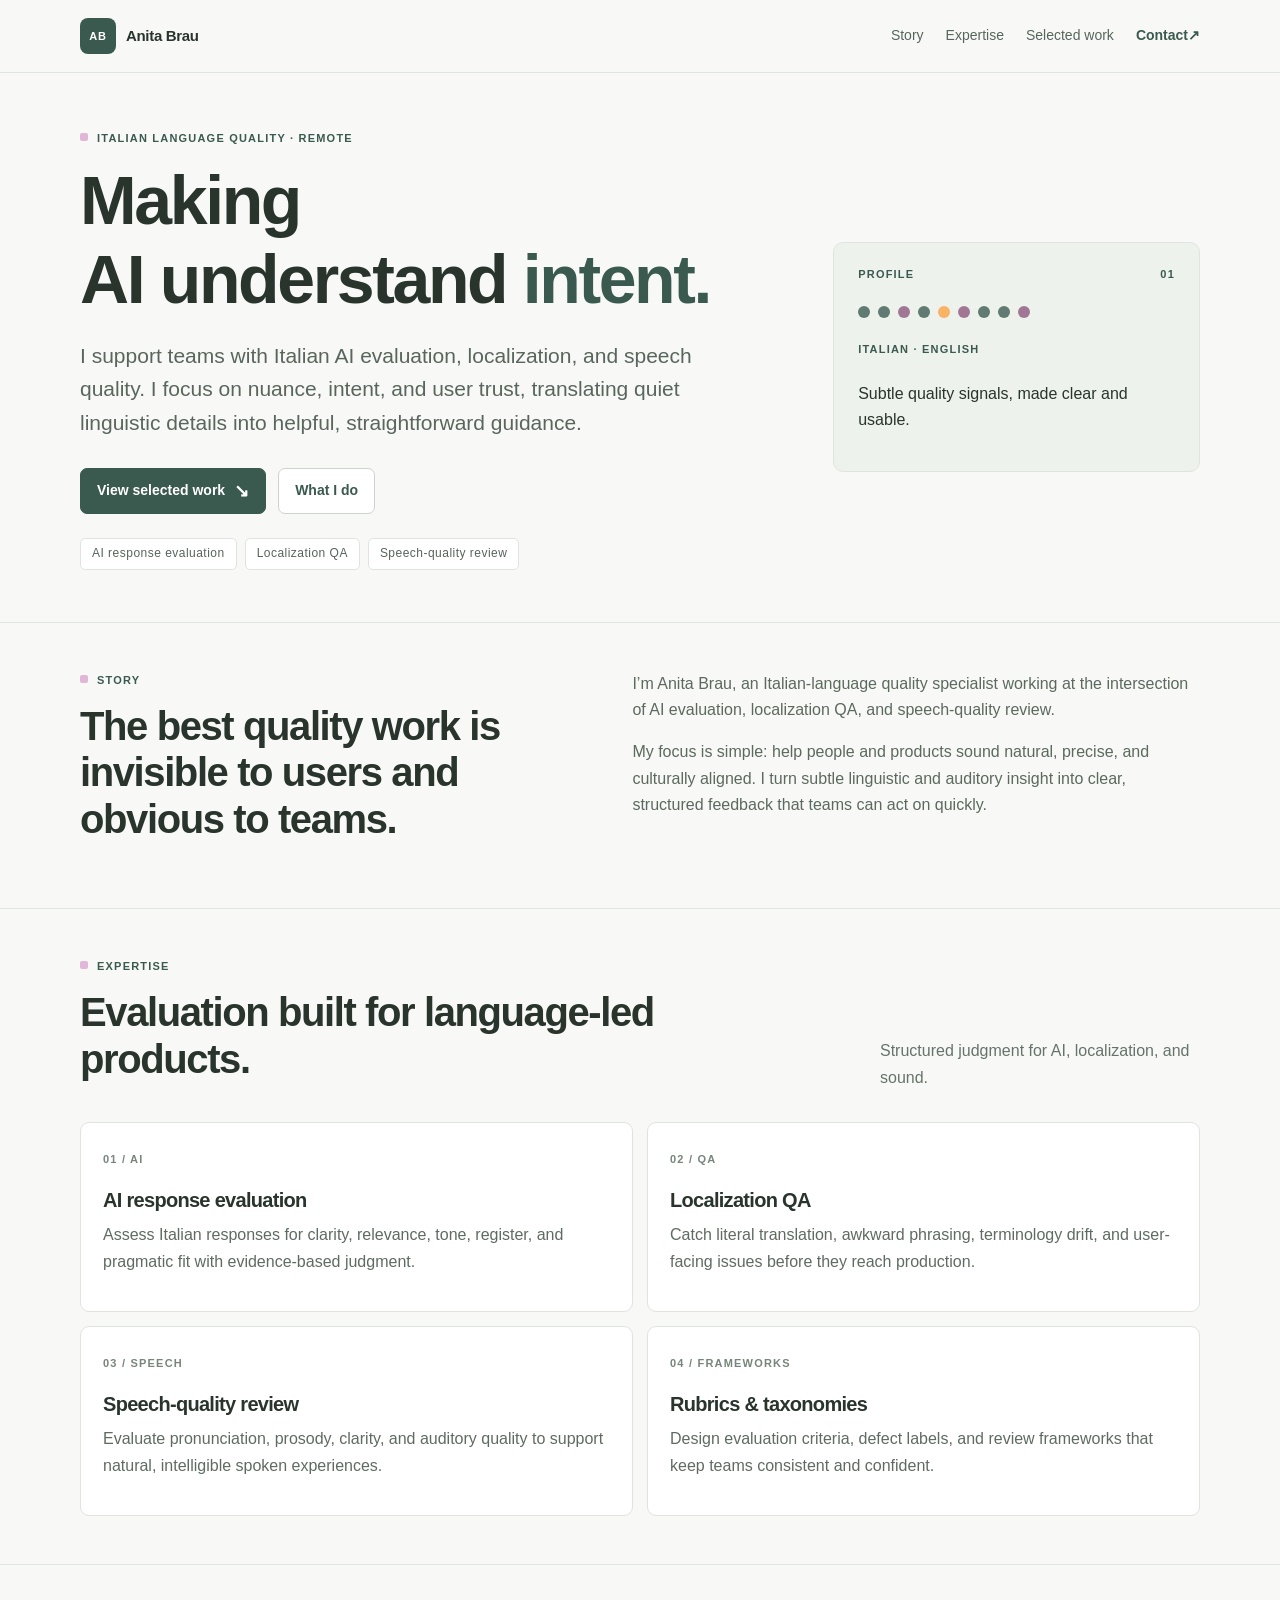
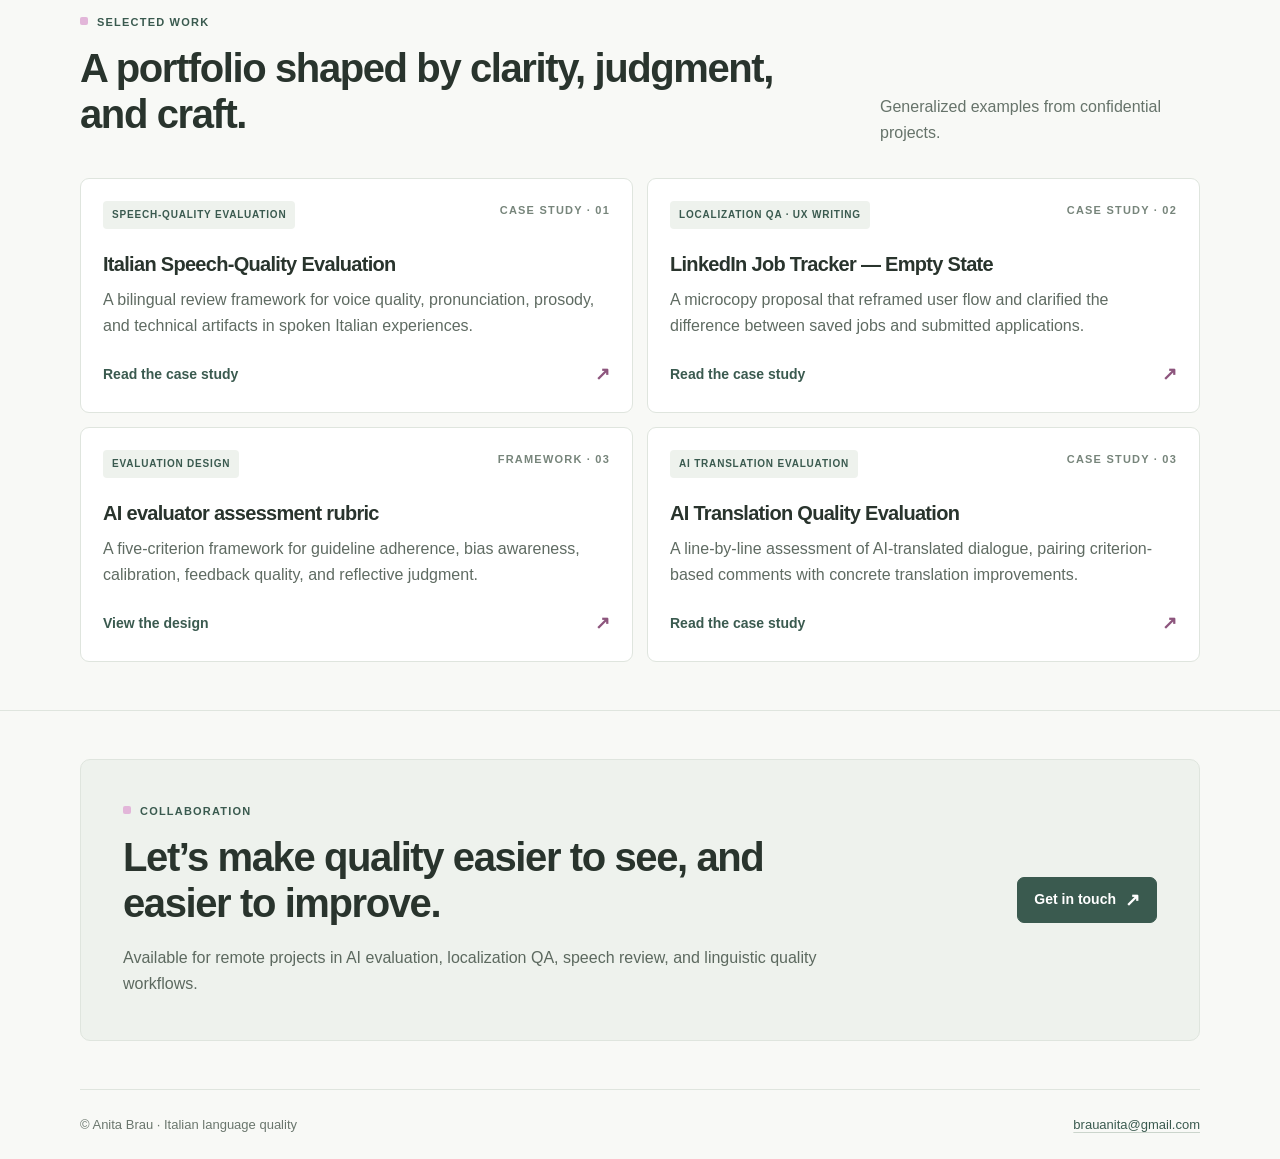
==== commit 14235b65: "Update hero title to emphasize AI understanding" ====
--- a/index.html
+++ b/index.html
@@ -33,7 +33,7 @@
 <div class="hero-grid">
 <div class="hero-copy-block">
 <p class="eyebrow">Italian language quality · Remote</p>
-<h1 id="hero-title">Making<br/>users feel <span class="serif">heard.</span></h1>
+<h1 id="hero-title">Making<br/>AI understand <span class="serif">intent.</span></h1>
 <p class="hero-copy">I support teams with Italian AI evaluation, localization, and speech quality. I focus on nuance, intent, and user trust, translating quiet linguistic details into helpful, straightforward guidance.</p>
 <div class="actions">
 <a class="button button-primary" href="#work">View selected work <span aria-hidden="true" class="button-arrow">↘</span></a>
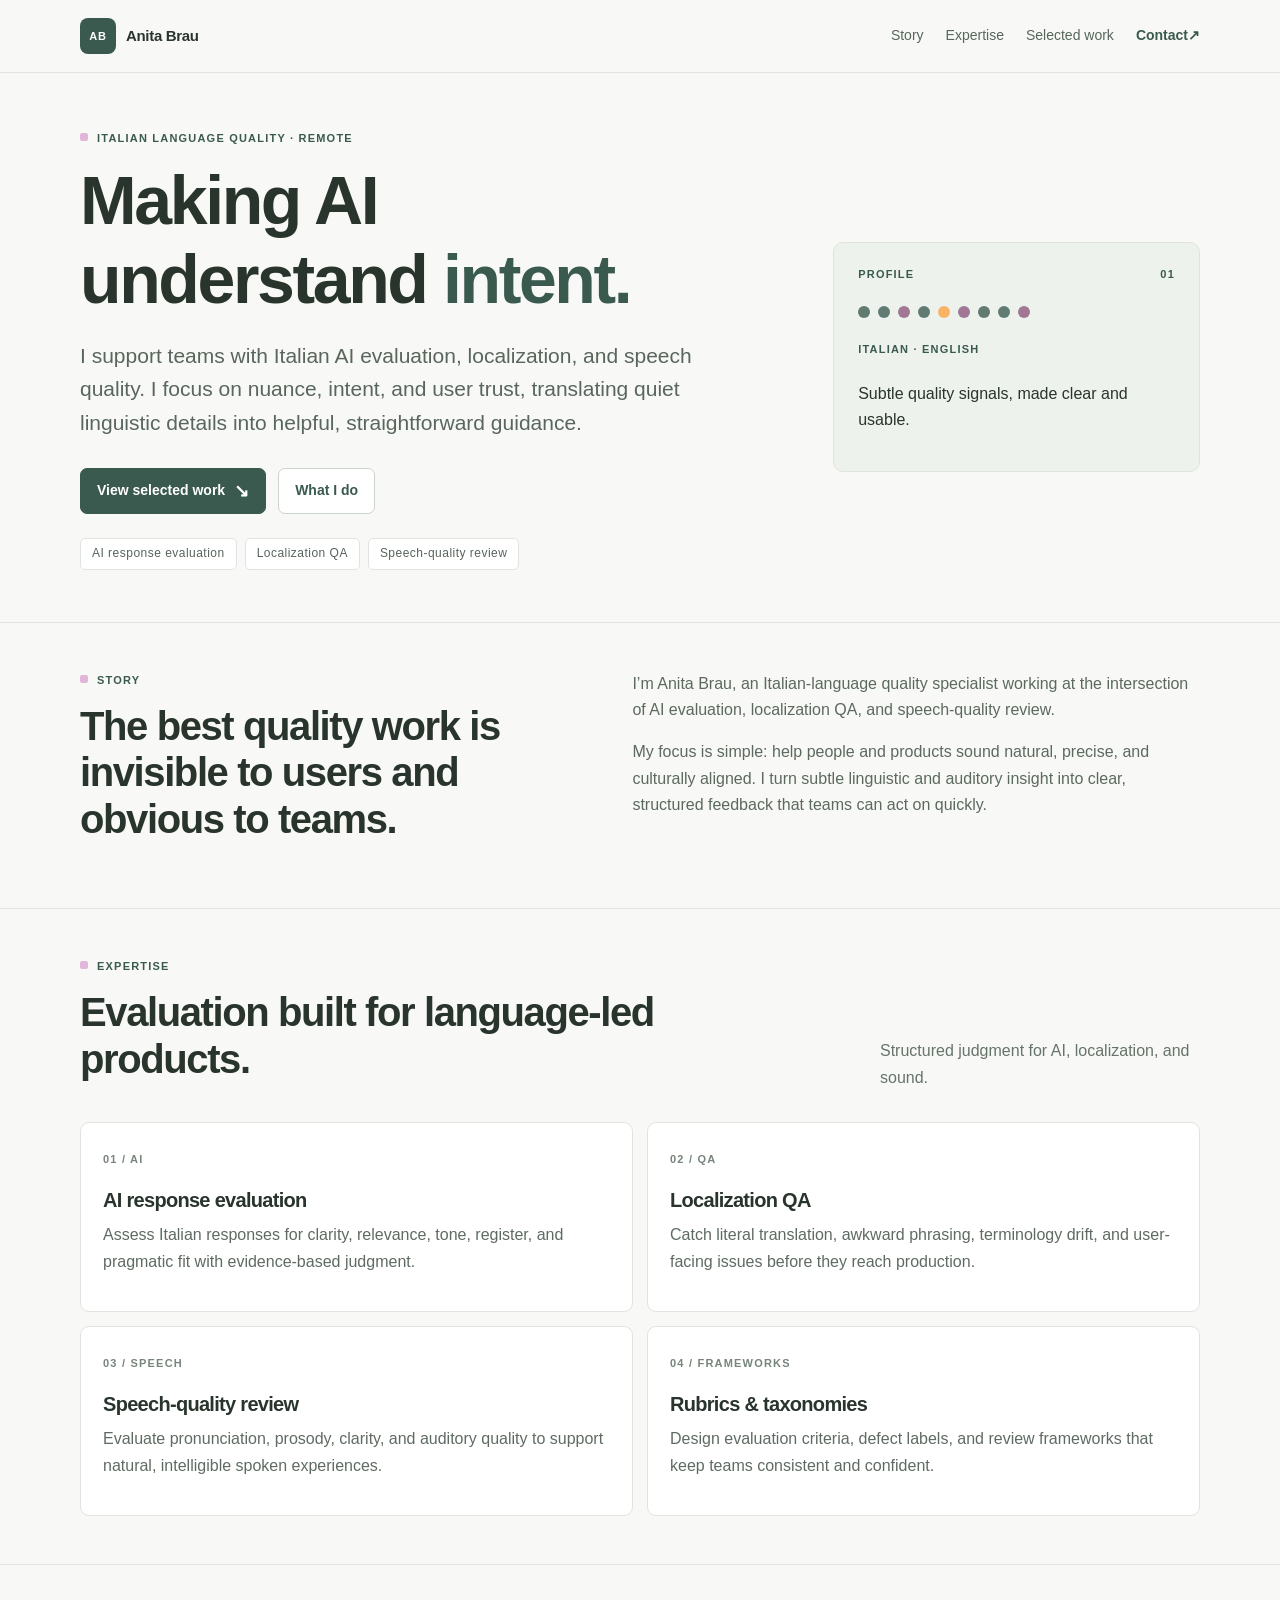
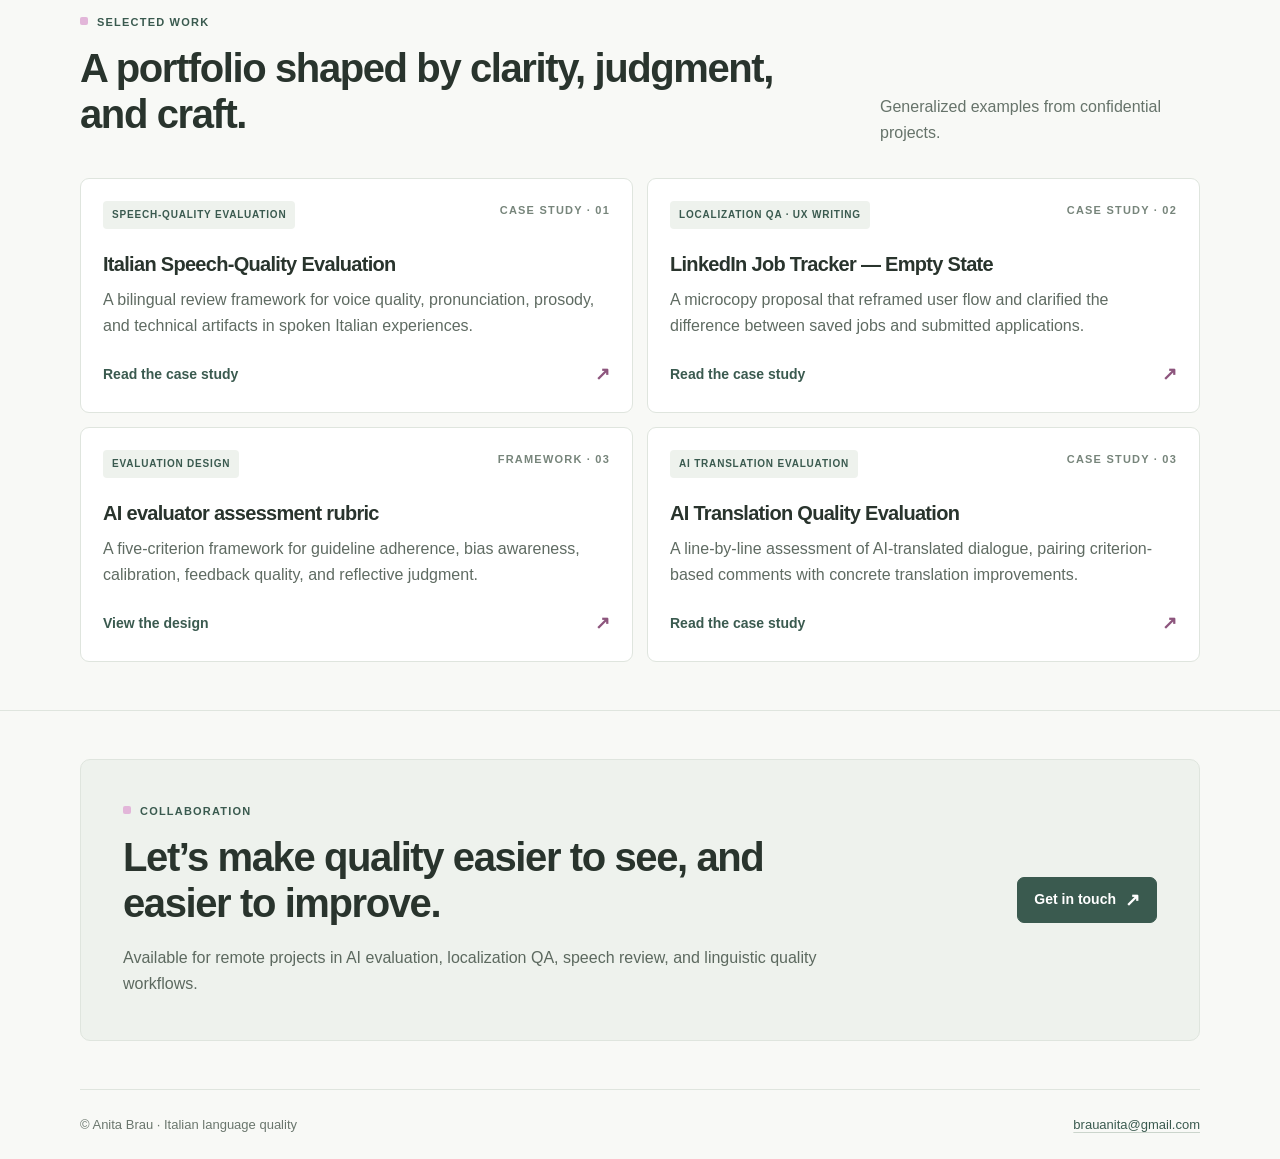
==== commit 2494ebee: "Update index.html" ====
--- a/index.html
+++ b/index.html
@@ -33,7 +33,7 @@
 <div class="hero-grid">
 <div class="hero-copy-block">
 <p class="eyebrow">Italian language quality · Remote</p>
-<h1 id="hero-title">Making<br/>AI understand <span class="serif">intent.</span></h1>
+<h1 id="hero-title">Making AI<br/>understand <span class="serif">intent.</span></h1>
 <p class="hero-copy">I support teams with Italian AI evaluation, localization, and speech quality. I focus on nuance, intent, and user trust, translating quiet linguistic details into helpful, straightforward guidance.</p>
 <div class="actions">
 <a class="button button-primary" href="#work">View selected work <span aria-hidden="true" class="button-arrow">↘</span></a>
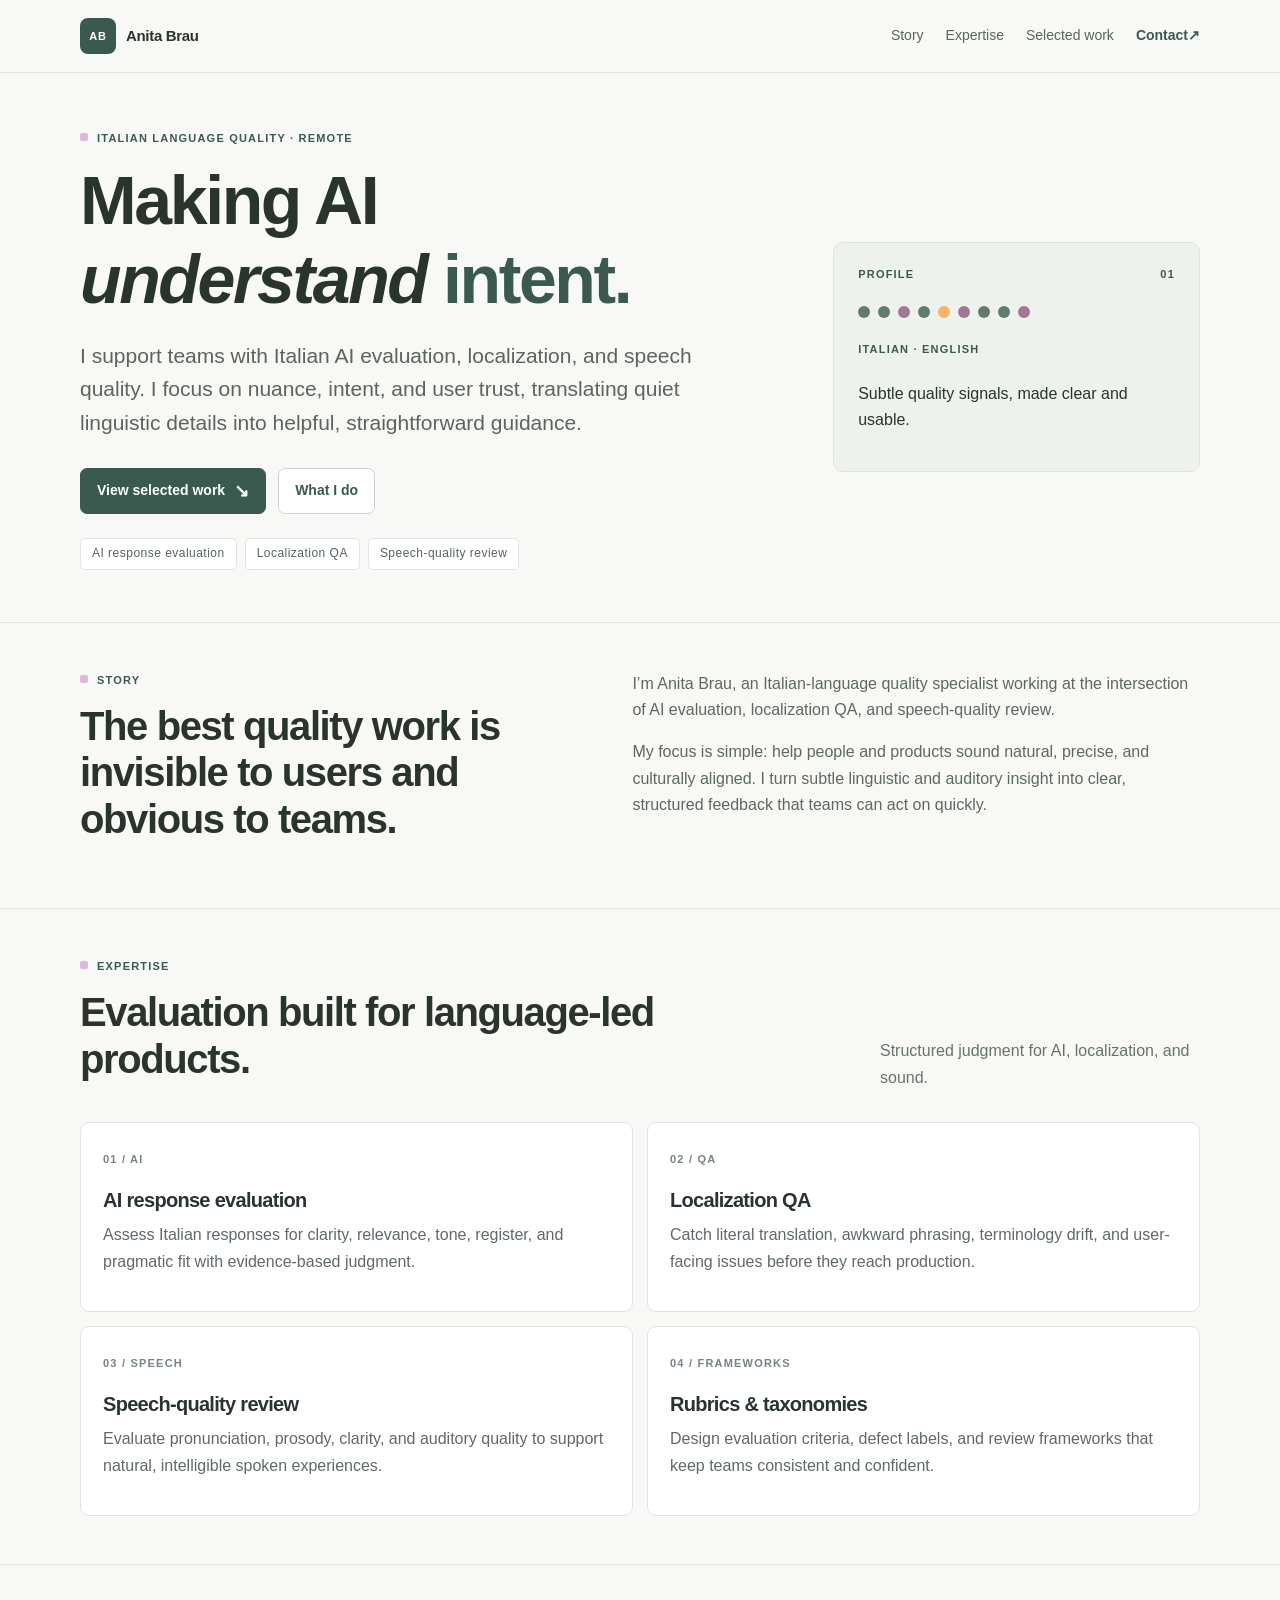
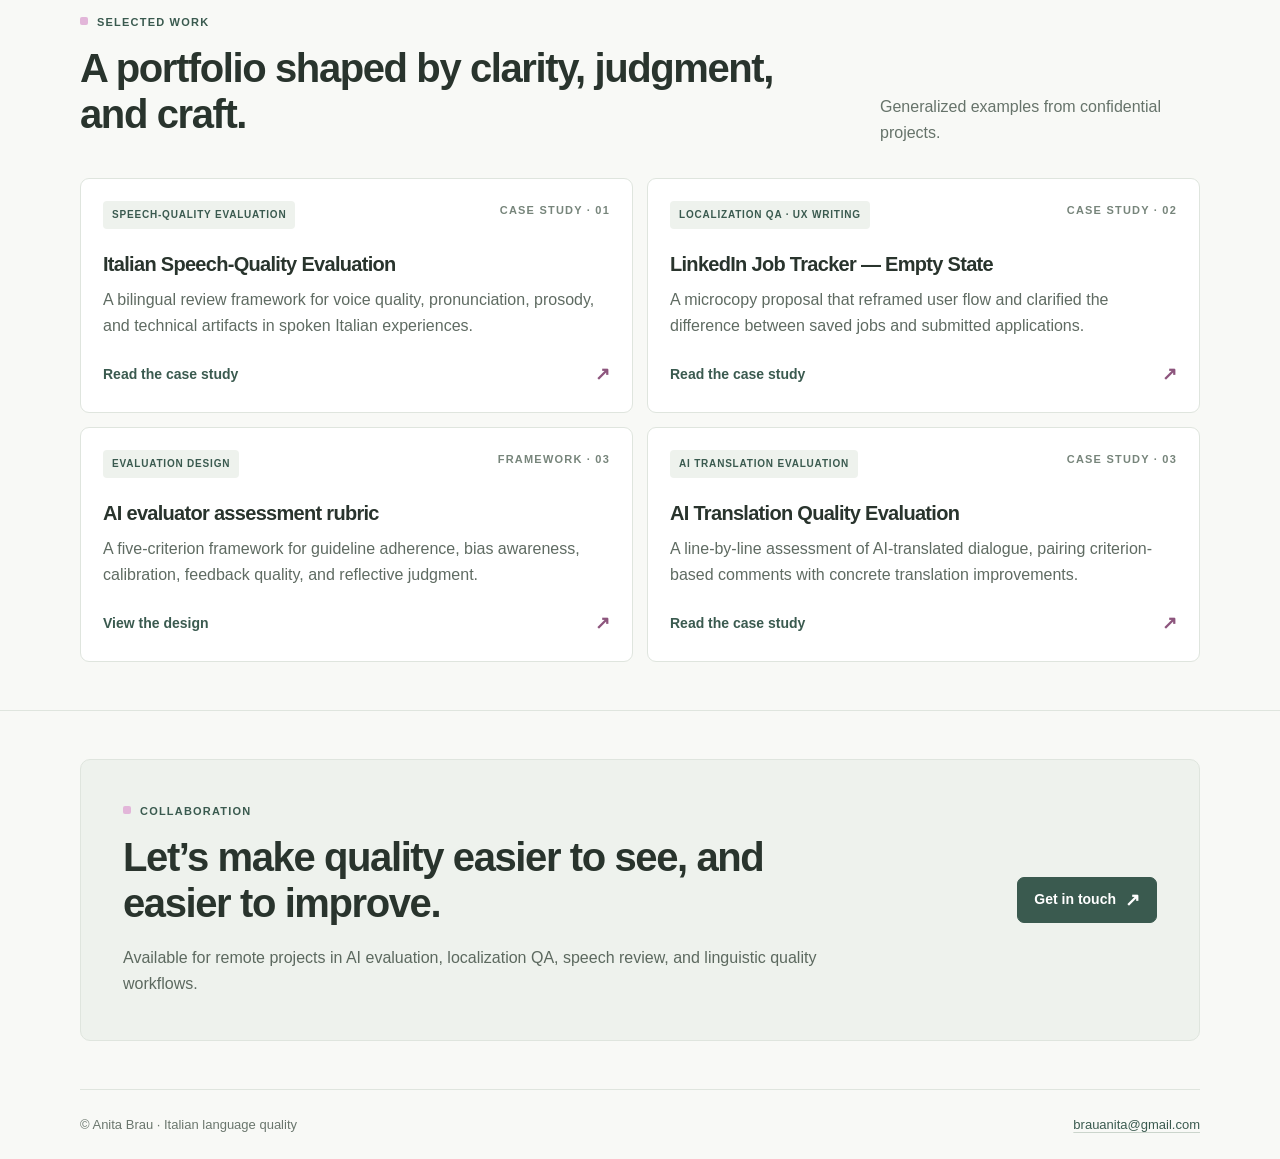
==== commit d879be3c: "Update index.html" ====
--- a/index.html
+++ b/index.html
@@ -33,7 +33,7 @@
 <div class="hero-grid">
 <div class="hero-copy-block">
 <p class="eyebrow">Italian language quality · Remote</p>
-<h1 id="hero-title">Making AI<br/>understand <span class="serif">intent.</span></h1>
+<h1 id="hero-title">Making AI<br/><em>understand</em> <span class="serif">intent.</span></h1>
 <p class="hero-copy">I support teams with Italian AI evaluation, localization, and speech quality. I focus on nuance, intent, and user trust, translating quiet linguistic details into helpful, straightforward guidance.</p>
 <div class="actions">
 <a class="button button-primary" href="#work">View selected work <span aria-hidden="true" class="button-arrow">↘</span></a>
